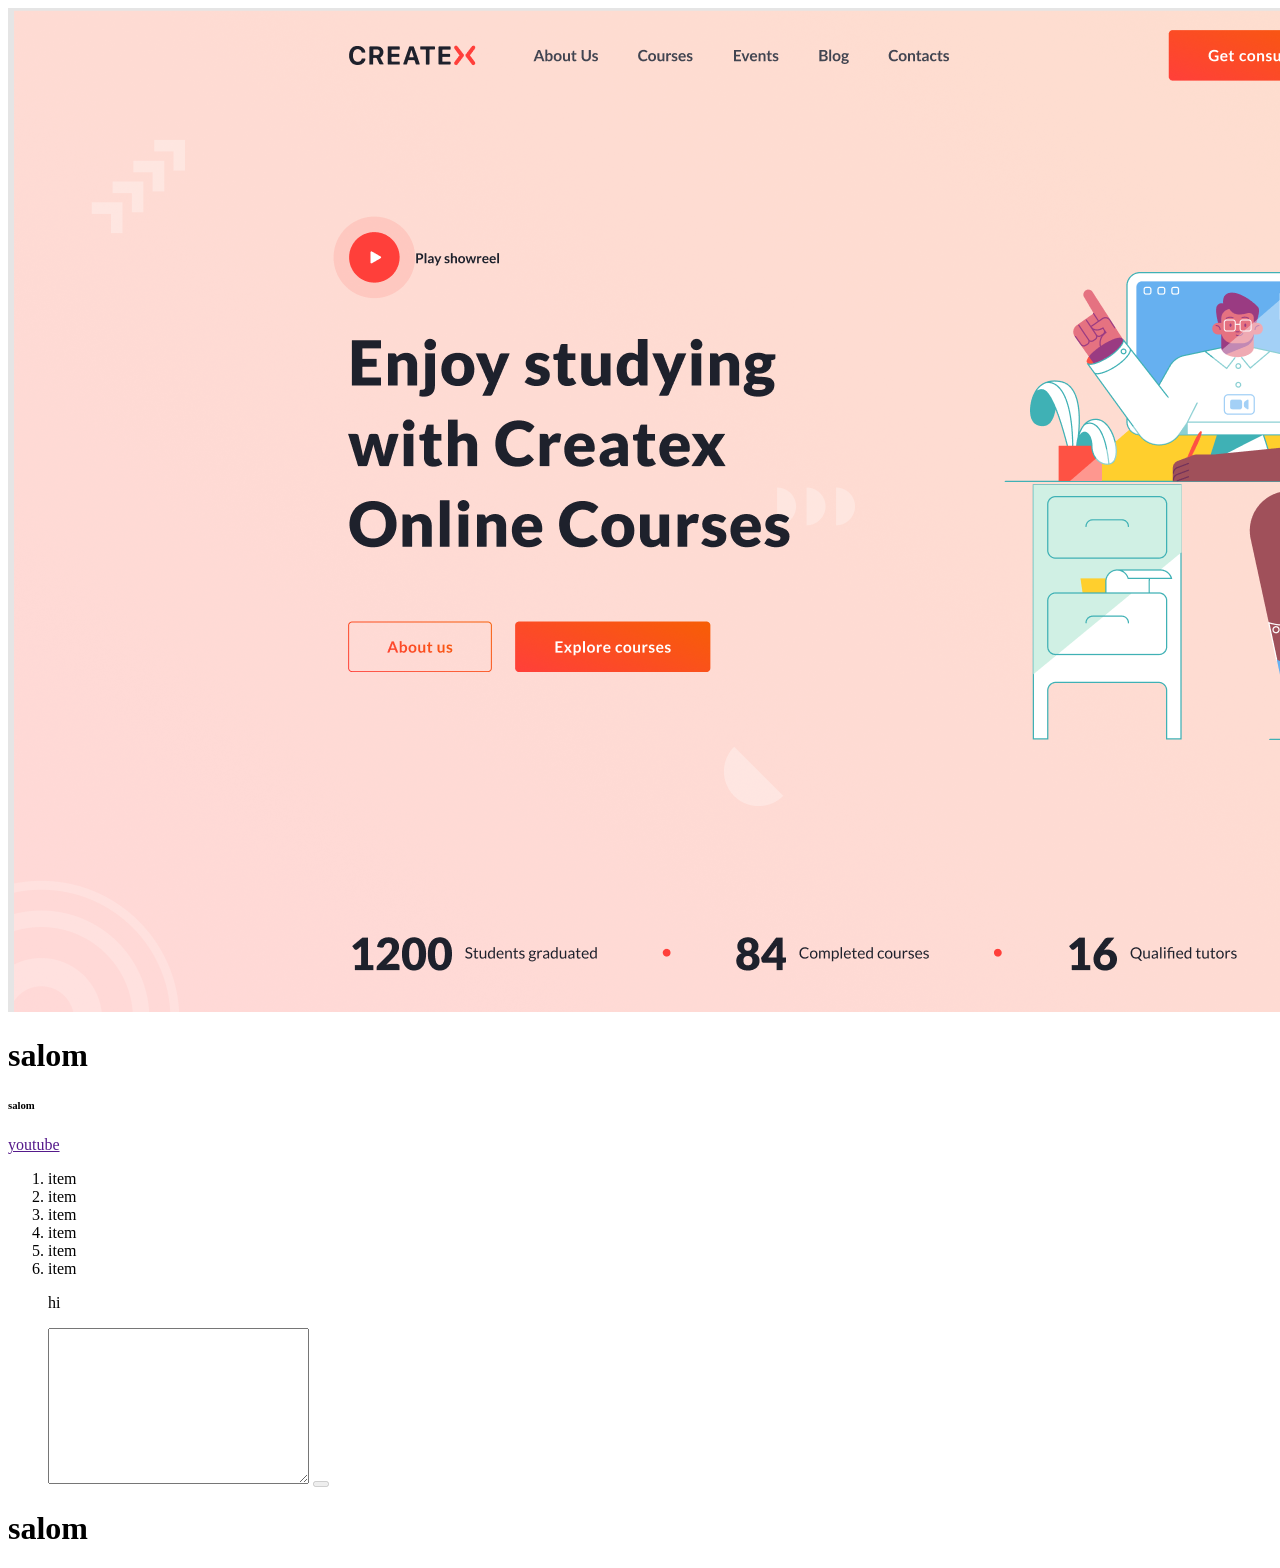
==== index.html @ f7cb3952 "Add files via upload" ====
<!DOCTYPE html>

<html lang="en">
<head>
    <meta charset="UTF-8">
    <meta name="viewport" content="width=device-width, initial-scale=1.0">
    <title>google</title>
</head>
<body>
    <img src="./1.png" alt="" sizes="" srcset="">
    <h1>salom</h1>
    <h6>salom</h6>
    <a href=>youtube</a>
    <ol>
        <li>item</li>
        <li>item</li>
        <li>item</li>
        <li>item</li>
        <li>item</li><li>item</li>
        <p>hi</p>
        <textarea name="bfd" id="999999999" cols="30" rows="10"></textarea>
        <button disabled="disabled"></button>
        
    </ol>
    <div>
        <h1>salom</h1>
        
    </div>  
    <script src="./script.js"></script>
</body>
</html>
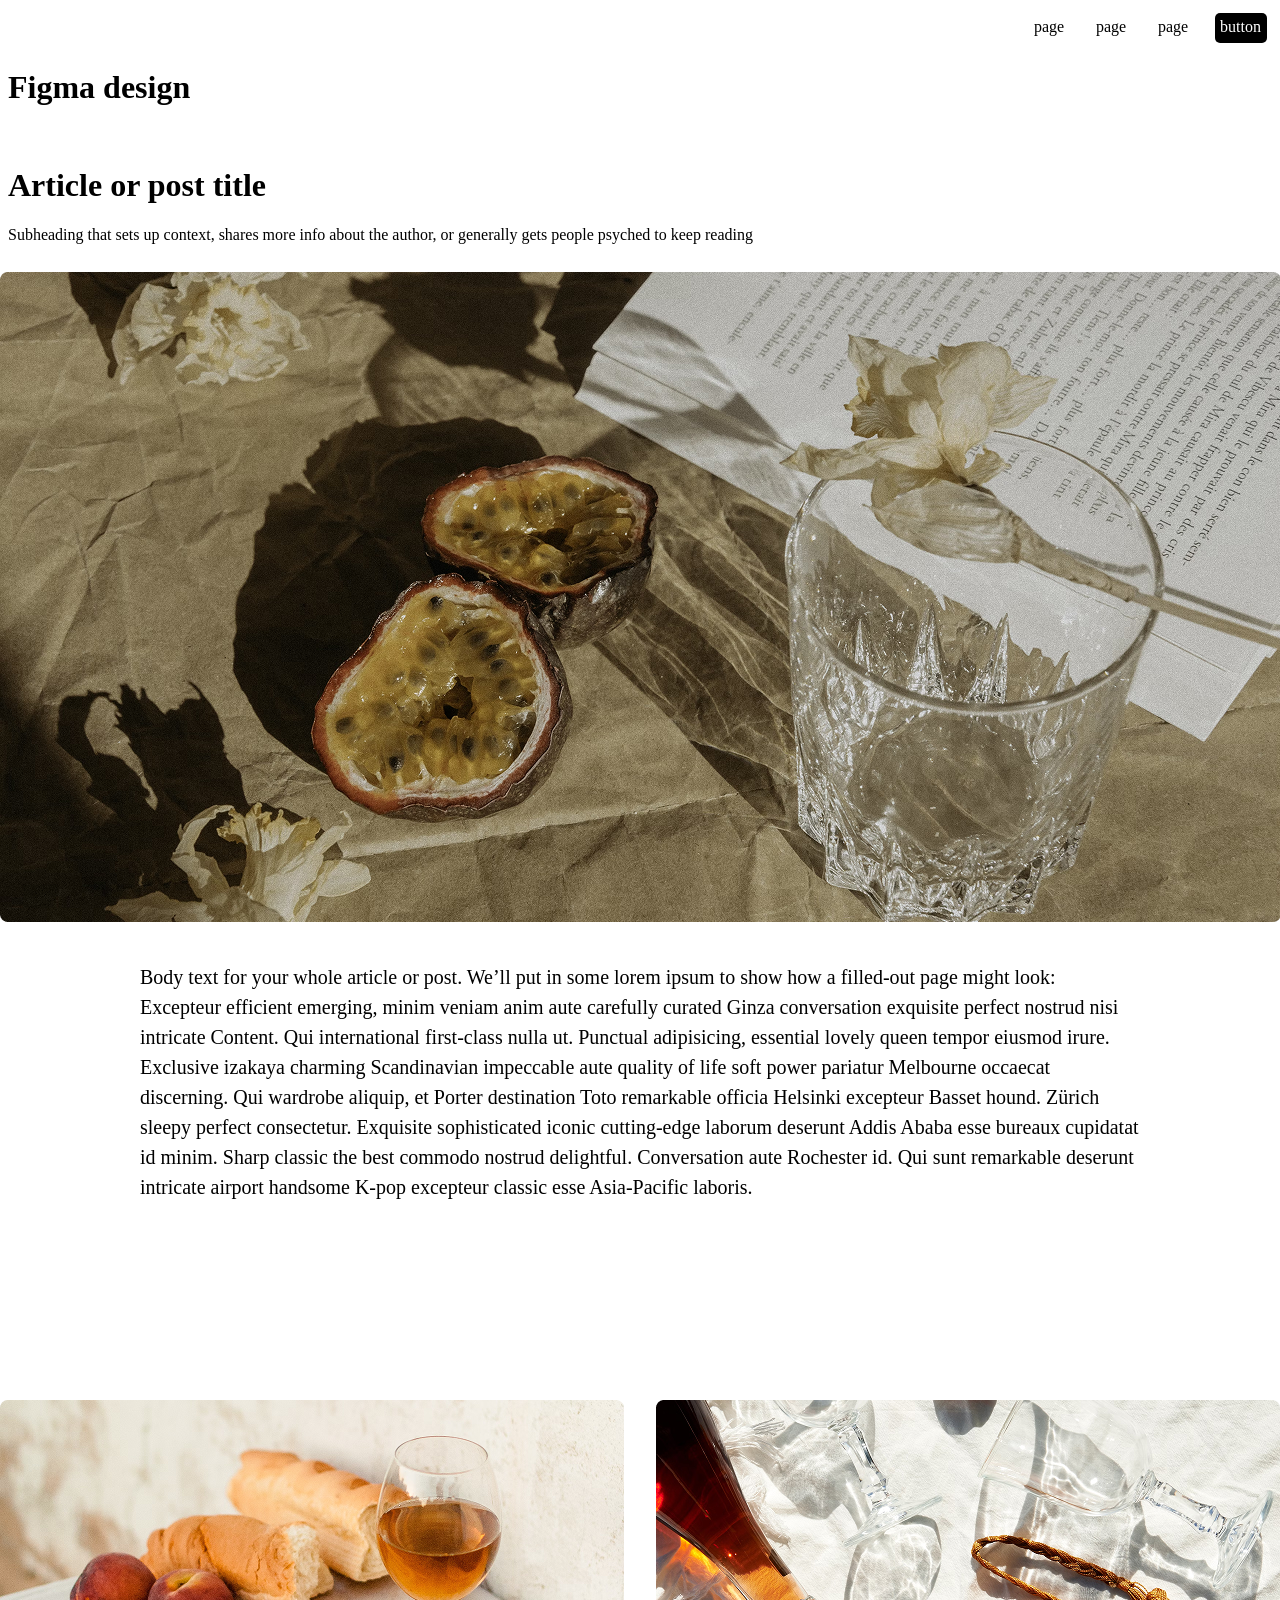
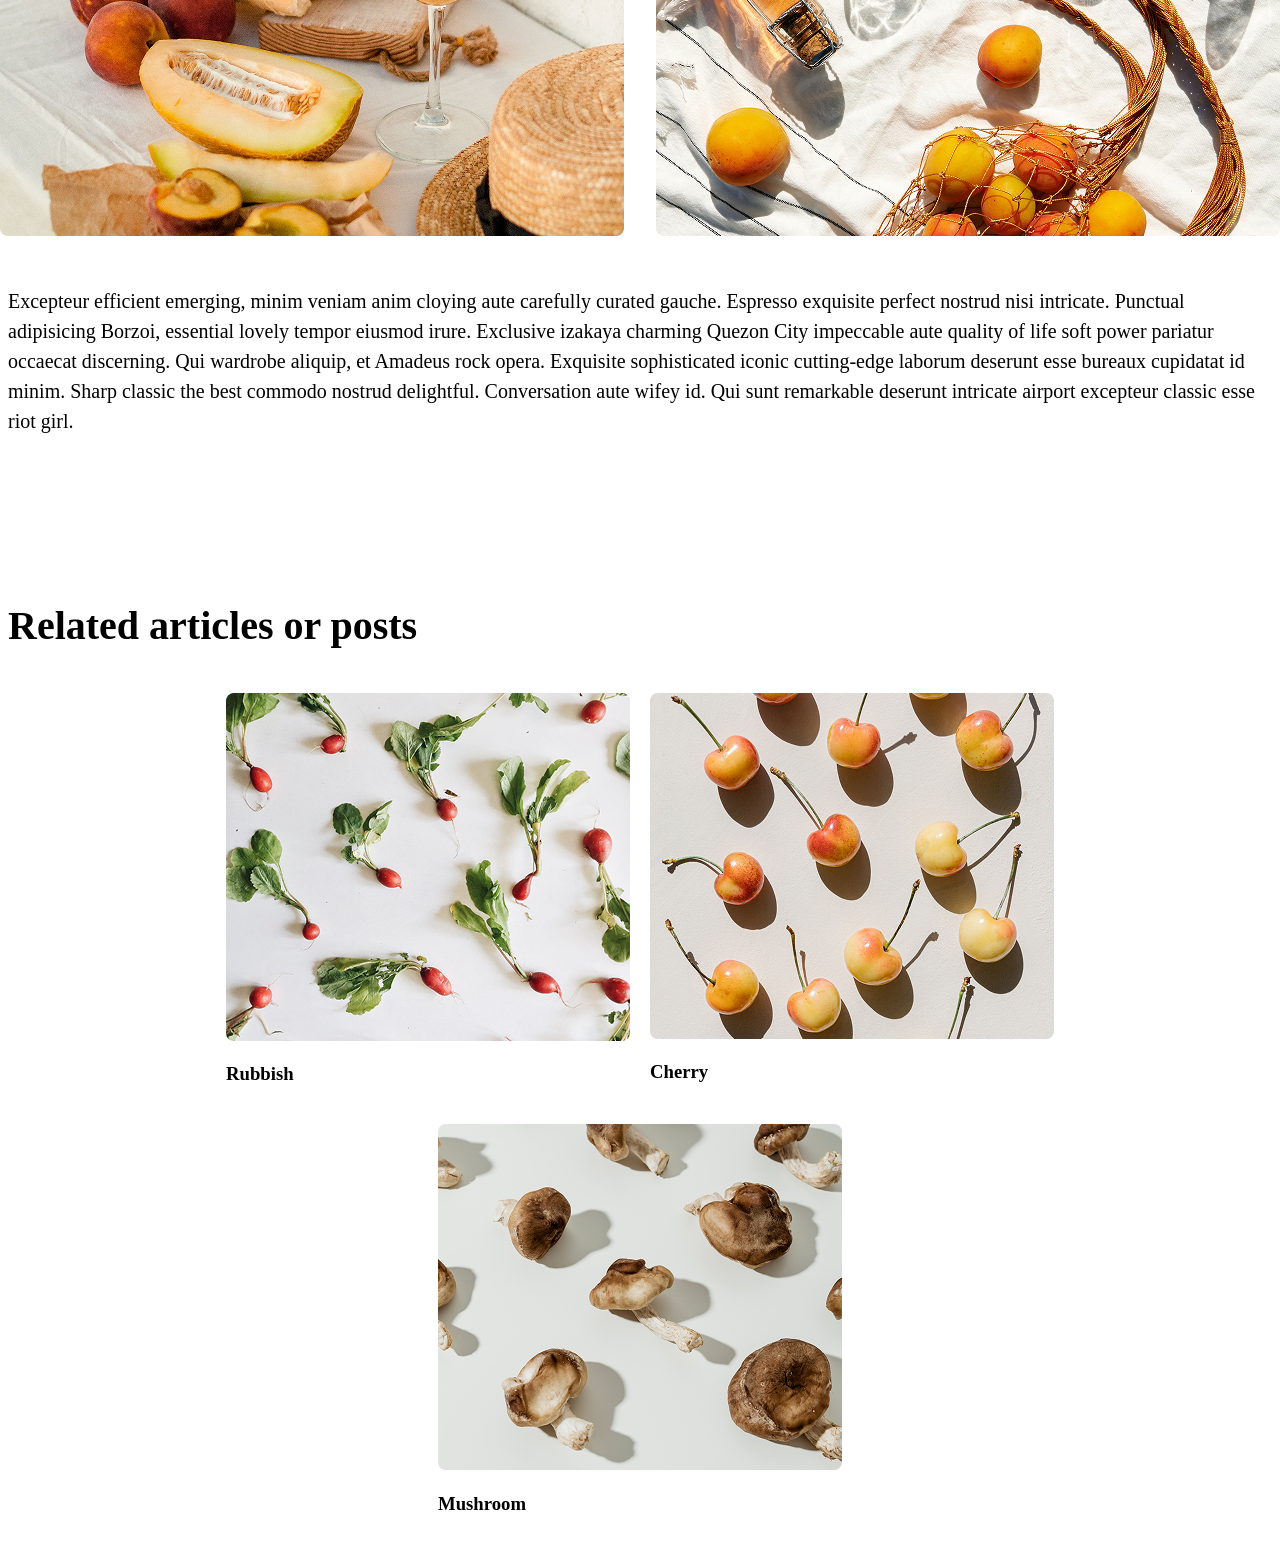
==== commit cc2b4408: "Add files via upload" ====
--- a/index.html
+++ b/index.html
@@ -1,31 +1,51 @@
 <!DOCTYPE html>
-
 <html lang="en">
 <head>
     <meta charset="UTF-8">
     <meta name="viewport" content="width=device-width, initial-scale=1.0">
-    <title>google</title>
+    <title>Document</title>
 </head>
+<link rel="stylesheet" href="./figma.css">
 <body>
-    <img src="./1.png" alt="" sizes="" srcset="">
-    <h1>salom</h1>
-    <h6>salom</h6>
-    <a href=>youtube</a>
-    <ol>
-        <li>item</li>
-        <li>item</li>
-        <li>item</li>
-        <li>item</li>
-        <li>item</li><li>item</li>
-        <p>hi</p>
-        <textarea name="bfd" id="999999999" cols="30" rows="10"></textarea>
-        <button disabled="disabled"></button>
+    <div class="novbar">
         
-    </ol>
-    <div>
-        <h1>salom</h1>
-        
-    </div>  
-    <script src="./script.js"></script>
+<a class="novbar_link" href="">page</a>
+      <a class="novbar_link" href="">page</a>
+      <a class="novbar_link" href="">page</a>
+      <a class="novbar_link active" href="">button</a>
+    
+    </div>
+
+    <h1>Figma design</h1><br>
+
+    <h1>Article or post title</h1>
+    Subheading that sets up context, shares more info about the author, or generally gets people psyched to keep reading<br><br>
+    
+   <div class="Figma-flex"> <img src="./figma.png" alt="" srcset=""><br></div>
+    <h3 class="text-content"><br>
+        Body text for your whole article or post. We’ll put in some lorem ipsum to show how a filled-out page might look:
+
+Excepteur efficient emerging, minim veniam anim aute carefully curated Ginza conversation exquisite perfect nostrud nisi intricate Content. Qui  international first-class nulla ut. Punctual adipisicing, essential lovely queen tempor eiusmod irure. Exclusive izakaya charming Scandinavian impeccable aute quality of life soft power pariatur Melbourne occaecat discerning. Qui wardrobe aliquip, et Porter destination Toto remarkable officia Helsinki excepteur Basset hound. Zürich sleepy perfect consectetur.
+
+Exquisite sophisticated iconic cutting-edge laborum deserunt Addis Ababa esse bureaux cupidatat id minim. Sharp classic the best commodo nostrud delightful. Conversation aute Rochester id. Qui sunt remarkable deserunt intricate airport handsome K-pop excepteur classic esse Asia-Pacific laboris.
+
+</h3><br>
+ <div class="Flex-Image"><img src="./Images.png" alt="" srcset=""></div>
+<h3 class="Figma-content"><br>
+    Excepteur efficient emerging, minim veniam anim cloying aute carefully curated gauche. Espresso exquisite perfect nostrud nisi intricate. Punctual adipisicing Borzoi, essential lovely tempor eiusmod irure. Exclusive izakaya charming Quezon City impeccable aute quality of life soft power pariatur occaecat discerning. Qui wardrobe aliquip, et Amadeus rock opera.
+
+Exquisite sophisticated iconic cutting-edge laborum deserunt esse bureaux cupidatat id minim. Sharp classic the best commodo nostrud delightful. Conversation aute wifey id. Qui sunt remarkable deserunt intricate airport excepteur classic esse riot girl.
+</h3><br>
+    <h3 class="FLEX">Related articles or posts</h3>
+    <div class="Flex-head">
+   <div class="rubbish"><img src="./Image (2).png" alt="" srcset="">
+  <h3>Rubbish</h3></div>
+    <div><img src="./Image (3).png" alt="" srcset="">
+    <h3> Cherry</h3></div>
+    <div class="Mushroom"><img src="./Image (4).png" alt="" srcset="">
+    <h3>Mushroom</h3></div>
+    </div>
+  
+    
 </body>
 </html>
--- a/figma.css
+++ b/figma.css
@@ -0,0 +1,297 @@
+.novbar{
+  display: flex;
+  
+  justify-content: flex-end; 
+}
+
+.novbar_link{
+  color: rgb(0, 0, 0);
+
+   height: 20px;
+   width: 42px;
+   padding: 5px;
+   margin: 5px;
+   border-radius: 5px;
+   text-decoration: none;
+   
+}
+
+
+.novbar_link.active{
+  background: #000;
+  color: #fff;
+}
+.text-content{
+  /* Paragraph */
+
+
+height: 450px;
+left: 20.76%;
+right: 20.76%;
+top: 1027px;
+max-width: 1000px;
+
+margin: 0 auto;
+font-family: 'Inter';
+font-style: normal;
+font-weight: 500;
+font-size: 20px;
+line-height: 150%;
+/* or 30px */
+
+color: #000000;
+
+
+}
+.Figma-content{
+  /* Paragraph */
+
+
+height: 270px;
+left: 20.76%;
+right: 20.76%;
+top: 2273px;
+
+/* Body text
+
+Text for body copy
+*/
+font-family: 'Inter';
+font-style: normal;
+font-weight: 500;
+font-size: 20px;
+line-height: 150%;
+/* or 30px */
+
+color: #000000;
+
+
+}
+.FLEX{
+  /* Related articles or posts */
+
+width: 625px;
+height: 44px;
+left: 80px;
+top: 2663px;
+
+/* Heading
+
+Headers for your page
+*/
+font-family: 'Inter';
+font-style: normal;
+font-weight: 600;
+font-size: 40px;
+line-height: 110%;
+/* identical to box height, or 44px */
+
+color: #000000;
+
+
+}
+ .Flex-cherry{
+  /* Card */
+
+/* Auto layout */
+display: flex;
+flex-direction: column;
+align-items: flex-start;
+padding: 0px;
+gap: 24px;
+
+width: 404px;
+height: 434px;
+
+
+/* Inside auto layout */
+flex: none;
+order: 1;
+flex-grow: 0;
+
+
+/* Image */
+
+width: 404px;
+height: 346px;
+
+background: url(Stocksy_txp226f62b2aNe300_Medium_4959394.jpg), #F7F7F7;
+border-radius: 8px;
+
+/* Inside auto layout */
+flex: none;
+order: 0;
+align-self: stretch;
+flex-grow: 1;
+
+
+/* Copy */
+
+/* Auto layout */
+display: flex;
+flex-direction: column;
+justify-content: center;
+align-items: flex-start;
+padding: 0px;
+gap: 4px;
+
+width: 404px;
+height: 64px;
+
+
+/* Inside auto layout */
+flex: none;
+order: 1;
+align-self: stretch;
+flex-grow: 0;
+
+
+/* Title */
+
+width: 404px;
+height: 30px;
+
+/* Body text
+
+Text for body copy
+*/
+font-family: 'Inter';
+font-style: normal;
+font-weight: 500;
+font-size: 20px;
+line-height: 150%;
+/* identical to box height, or 30px */
+
+color: #000000;
+
+
+/* Inside auto layout */
+flex: none;
+order: 0;
+align-self: stretch;
+flex-grow: 0;
+
+
+/* Author */
+
+width: 404px;
+height: 30px;
+
+/* Body text
+
+Text for body copy
+*/
+font-family: 'Inter';
+font-style: normal;
+font-weight: 500;
+font-size: 20px;
+line-height: 150%;
+/* identical to box height, or 30px */
+display: flex;
+align-items: center;
+
+color: #828282;
+
+
+/* Inside auto layout */
+flex: none;
+order: 1;
+align-self: stretch;
+flex-grow: 0;
+ }
+ .Flex-title{
+  /* Copy */
+
+/* Auto layout */
+display: flex;
+flex-direction: column;
+justify-content: center;
+align-items: flex-start;
+padding: 0px;
+gap: 4px;
+
+width: 404px;
+height: 64px;
+
+
+/* Inside auto layout */
+flex: none;
+order: 1;
+align-self: stretch;
+flex-grow: 0;
+
+
+/* Title */
+
+width: 404px;
+height: 30px;
+
+/* Body text
+
+Text for body copy
+*/
+font-family: 'Inter';
+font-style: normal;
+font-weight: 500;
+font-size: 20px;
+line-height: 150%;
+/* identical to box height, or 30px */
+
+color: #000000;
+
+
+/* Inside auto layout */
+flex: none;
+order: 0;
+align-self: stretch;
+flex-grow: 0;
+
+
+/* Author */
+
+width: 404px;
+height: 30px;
+
+/* Body text
+
+Text for body copy
+*/
+font-family: 'Inter';
+font-style: normal;
+font-weight: 500;
+font-size: 20px;
+line-height: 150%;
+/* identical to box height, or 30px */
+display: flex;
+align-items: center;
+
+color: #512c2c;
+
+
+/* Inside auto layout */
+flex: none;
+order: 1;
+align-self: stretch;
+flex-grow: 0;
+
+ }
+ .Flex-head{
+  display: flex;
+  justify-content: center;
+  margin: 5px;
+  padding: 5px;
+  gap: 20px;
+  flex-wrap: wrap;
+ }
+ .Figma-flex{
+   display: flex;
+  justify-content: center;
+  margin: 5px;
+  padding: 5px;
+
+ 
+ }
+ .Flex-Image{
+   display: flex;
+  justify-content: center;
+ }
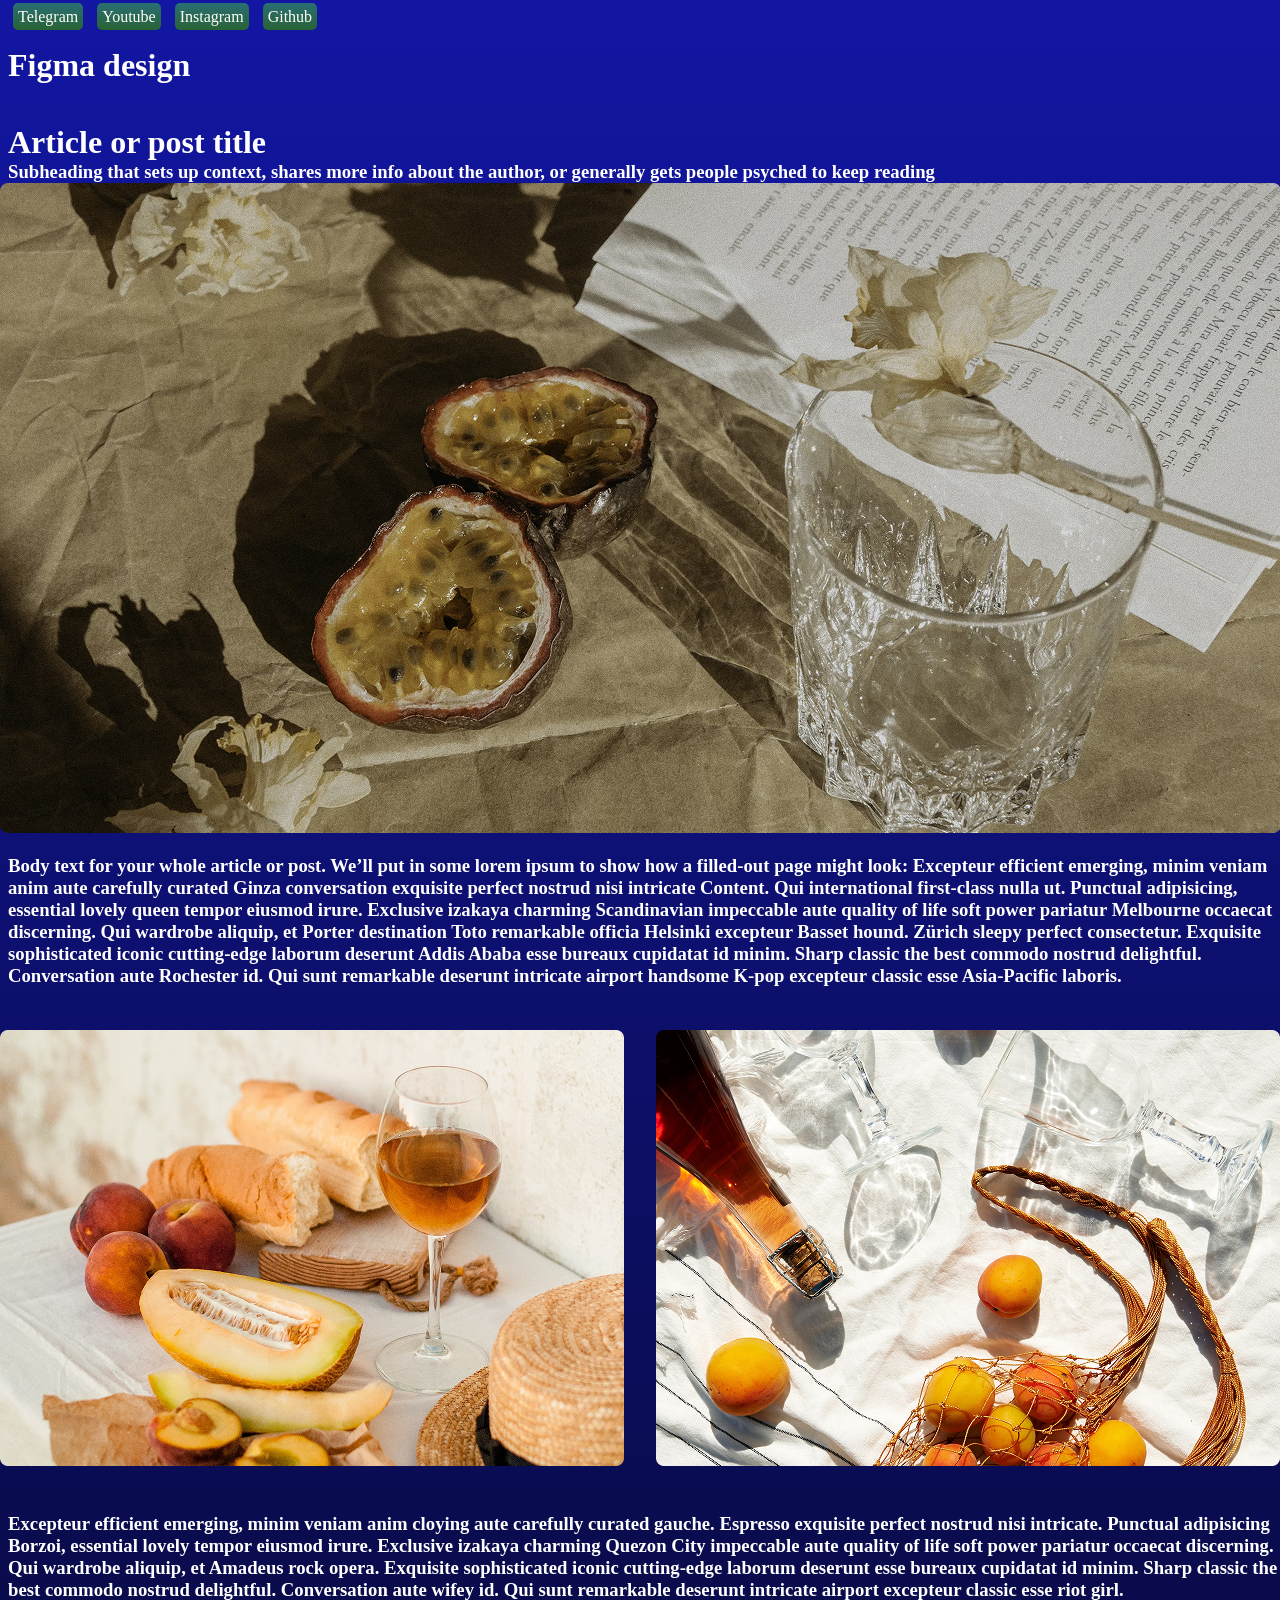
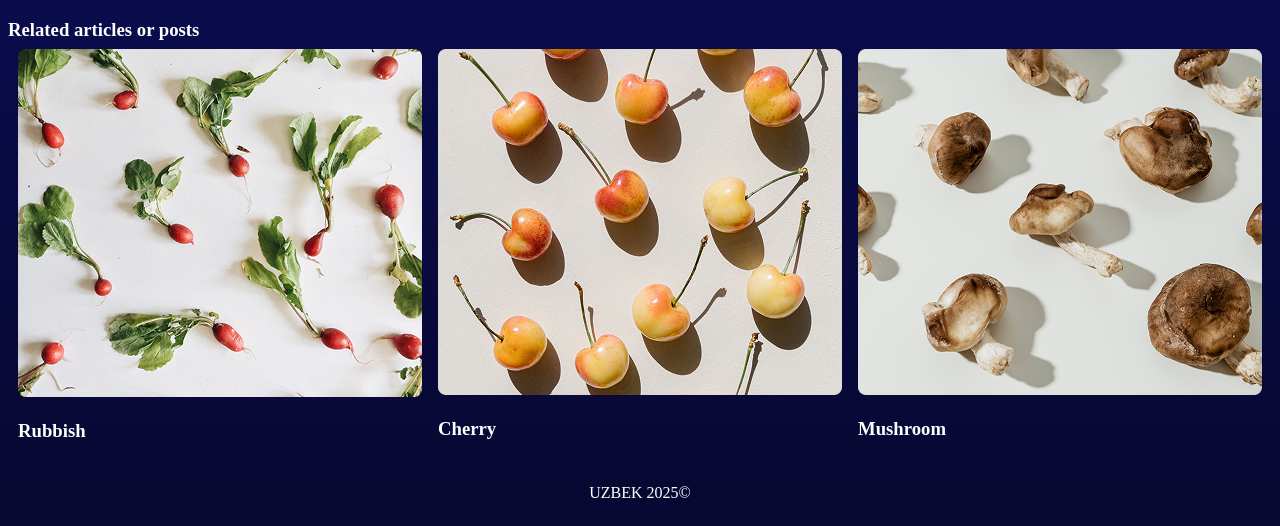
==== commit 3bdb9fb0: "Update index.html" ====
--- a/index.html
+++ b/index.html
@@ -9,17 +9,17 @@
 <body>
     <div class="novbar">
         
-<a class="novbar_link" href="">page</a>
-      <a class="novbar_link" href="">page</a>
-      <a class="novbar_link" href="">page</a>
-      <a class="novbar_link active" href="">button</a>
-    
+<a class="novbar_link" href="https://t.me/coder_english " target="_blank">Telegram</a>
+      <a class="novbar_link" href="https://www.youtube.com/@Coder_yt-s1f" target="_blank">Youtube</a>
+      <a class="novbar_link" href="https://www.instagram.com/jinwoo_o72/" target="_blank">Instagram</a>
+      <a class="novbar_link" href="https://github.com/Coder448-ops/project" target="_blank">Github</a>
+     
     </div>
 
-    <h1>Figma design</h1><br>
+    <h1 class="Figma">Figma design</h1><br>
 
-    <h1>Article or post title</h1>
-    Subheading that sets up context, shares more info about the author, or generally gets people psyched to keep reading<br><br>
+    <h1 class="Article">Article or post title</h1>
+    <h3 class="Subheading">Subheading that sets up context, shares more info about the author, or generally gets people psyched to keep reading</h3>
     
    <div class="Figma-flex"> <img src="./figma.png" alt="" srcset=""><br></div>
     <h3 class="text-content"><br>
@@ -40,12 +40,16 @@
     <div class="Flex-head">
    <div class="rubbish"><img src="./Image (2).png" alt="" srcset="">
   <h3>Rubbish</h3></div>
-    <div><img src="./Image (3).png" alt="" srcset="">
+    <div class="Cherry"><img src="./Image (3).png" alt="" srcset="">
     <h3> Cherry</h3></div>
     <div class="Mushroom"><img src="./Image (4).png" alt="" srcset="">
     <h3>Mushroom</h3></div>
+    <div class="Back"></div>
     </div>
+    <script src="./FIGMA.js"></script>
   
-    
+    <footer class="class">
+        <p>UZBEK 2025©</p>
+    </footer>
 </body>
-</html>+</html>
--- a/figma.css
+++ b/figma.css
@@ -1,14 +1,14 @@
-.novbar{
+\.novbar{
   display: flex;
   
   justify-content: flex-end; 
 }
 
 .novbar_link{
-  color: rgb(0, 0, 0);
-
+  color: rgb(255, 255, 255);
+  background-image: linear-gradient(to top, #286333 0%, #3cb05392 100%);
    height: 20px;
-   width: 42px;
+   width: 58px;
    padding: 5px;
    margin: 5px;
    border-radius: 5px;
@@ -16,282 +16,59 @@
    
 }
 
+.Flex-head{
+  display: flex;
+  flex-wrap: wrap;
+  justify-content: center;
+}
+.class{
+  display: flex;
+  justify-content: center;
+}
+.Flex-Image{
+   display: flex;
+  justify-content: center;
+  padding: 25px;
+}
+.Figma-flex{
+   display: flex;
+  justify-content: center;
+}
 
-.novbar_link.active{
-  background: #000;
-  color: #fff;
+.class{
+   display: flex;
+  justify-content: center;
+}
+.rubbish{
+  padding: 8px;
+}
+.Cherry{
+ padding: 8px;  
+}
+.Mushroom{
+   padding: 8px;
+}
+.Figma-content{
+  width: 1300px;
+  margin: 0 auto;
+}
+.FLEX{
+    width: 1300px;
+  margin: 0 auto;
 }
 .text-content{
-  /* Paragraph */
-
-
-height: 450px;
-left: 20.76%;
-right: 20.76%;
-top: 1027px;
-max-width: 1000px;
-
-margin: 0 auto;
-font-family: 'Inter';
-font-style: normal;
-font-weight: 500;
-font-size: 20px;
-line-height: 150%;
-/* or 30px */
-
-color: #000000;
-
-
+    width: 1300px;
+  margin: 0 auto;
 }
-.Figma-content{
-  /* Paragraph */
-
-
-height: 270px;
-left: 20.76%;
-right: 20.76%;
-top: 2273px;
-
-/* Body text
-
-Text for body copy
-*/
-font-family: 'Inter';
-font-style: normal;
-font-weight: 500;
-font-size: 20px;
-line-height: 150%;
-/* or 30px */
-
-color: #000000;
-
-
+.Subheading{
+  width: 1277px;
+  margin: 0 auto;
 }
-.FLEX{
-  /* Related articles or posts */
-
-width: 625px;
-height: 44px;
-left: 80px;
-top: 2663px;
-
-/* Heading
-
-Headers for your page
-*/
-font-family: 'Inter';
-font-style: normal;
-font-weight: 600;
-font-size: 40px;
-line-height: 110%;
-/* identical to box height, or 44px */
-
-color: #000000;
-
-
+.Article{
+  width: 1277px;
+  margin: 0 auto;
 }
- .Flex-cherry{
-  /* Card */
-
-/* Auto layout */
-display: flex;
-flex-direction: column;
-align-items: flex-start;
-padding: 0px;
-gap: 24px;
-
-width: 404px;
-height: 434px;
-
-
-/* Inside auto layout */
-flex: none;
-order: 1;
-flex-grow: 0;
-
-
-/* Image */
-
-width: 404px;
-height: 346px;
-
-background: url(Stocksy_txp226f62b2aNe300_Medium_4959394.jpg), #F7F7F7;
-border-radius: 8px;
-
-/* Inside auto layout */
-flex: none;
-order: 0;
-align-self: stretch;
-flex-grow: 1;
-
-
-/* Copy */
-
-/* Auto layout */
-display: flex;
-flex-direction: column;
-justify-content: center;
-align-items: flex-start;
-padding: 0px;
-gap: 4px;
-
-width: 404px;
-height: 64px;
-
-
-/* Inside auto layout */
-flex: none;
-order: 1;
-align-self: stretch;
-flex-grow: 0;
-
-
-/* Title */
-
-width: 404px;
-height: 30px;
-
-/* Body text
-
-Text for body copy
-*/
-font-family: 'Inter';
-font-style: normal;
-font-weight: 500;
-font-size: 20px;
-line-height: 150%;
-/* identical to box height, or 30px */
-
-color: #000000;
-
-
-/* Inside auto layout */
-flex: none;
-order: 0;
-align-self: stretch;
-flex-grow: 0;
-
-
-/* Author */
-
-width: 404px;
-height: 30px;
-
-/* Body text
-
-Text for body copy
-*/
-font-family: 'Inter';
-font-style: normal;
-font-weight: 500;
-font-size: 20px;
-line-height: 150%;
-/* identical to box height, or 30px */
-display: flex;
-align-items: center;
-
-color: #828282;
-
-
-/* Inside auto layout */
-flex: none;
-order: 1;
-align-self: stretch;
-flex-grow: 0;
- }
- .Flex-title{
-  /* Copy */
-
-/* Auto layout */
-display: flex;
-flex-direction: column;
-justify-content: center;
-align-items: flex-start;
-padding: 0px;
-gap: 4px;
-
-width: 404px;
-height: 64px;
-
-
-/* Inside auto layout */
-flex: none;
-order: 1;
-align-self: stretch;
-flex-grow: 0;
-
-
-/* Title */
-
-width: 404px;
-height: 30px;
-
-/* Body text
-
-Text for body copy
-*/
-font-family: 'Inter';
-font-style: normal;
-font-weight: 500;
-font-size: 20px;
-line-height: 150%;
-/* identical to box height, or 30px */
-
-color: #000000;
-
-
-/* Inside auto layout */
-flex: none;
-order: 0;
-align-self: stretch;
-flex-grow: 0;
-
-
-/* Author */
-
-width: 404px;
-height: 30px;
-
-/* Body text
-
-Text for body copy
-*/
-font-family: 'Inter';
-font-style: normal;
-font-weight: 500;
-font-size: 20px;
-line-height: 150%;
-/* identical to box height, or 30px */
-display: flex;
-align-items: center;
-
-color: #512c2c;
-
-
-/* Inside auto layout */
-flex: none;
-order: 1;
-align-self: stretch;
-flex-grow: 0;
-
- }
- .Flex-head{
-  display: flex;
-  justify-content: center;
-  margin: 5px;
-  padding: 5px;
-  gap: 20px;
-  flex-wrap: wrap;
- }
- .Figma-flex{
-   display: flex;
-  justify-content: center;
-  margin: 5px;
-  padding: 5px;
-
- 
- }
- .Flex-Image{
-   display: flex;
-  justify-content: center;
- }+body{
+  color: #fff;
+background-image: linear-gradient(to top, #070830 0%, #1216a2 100%);
+}
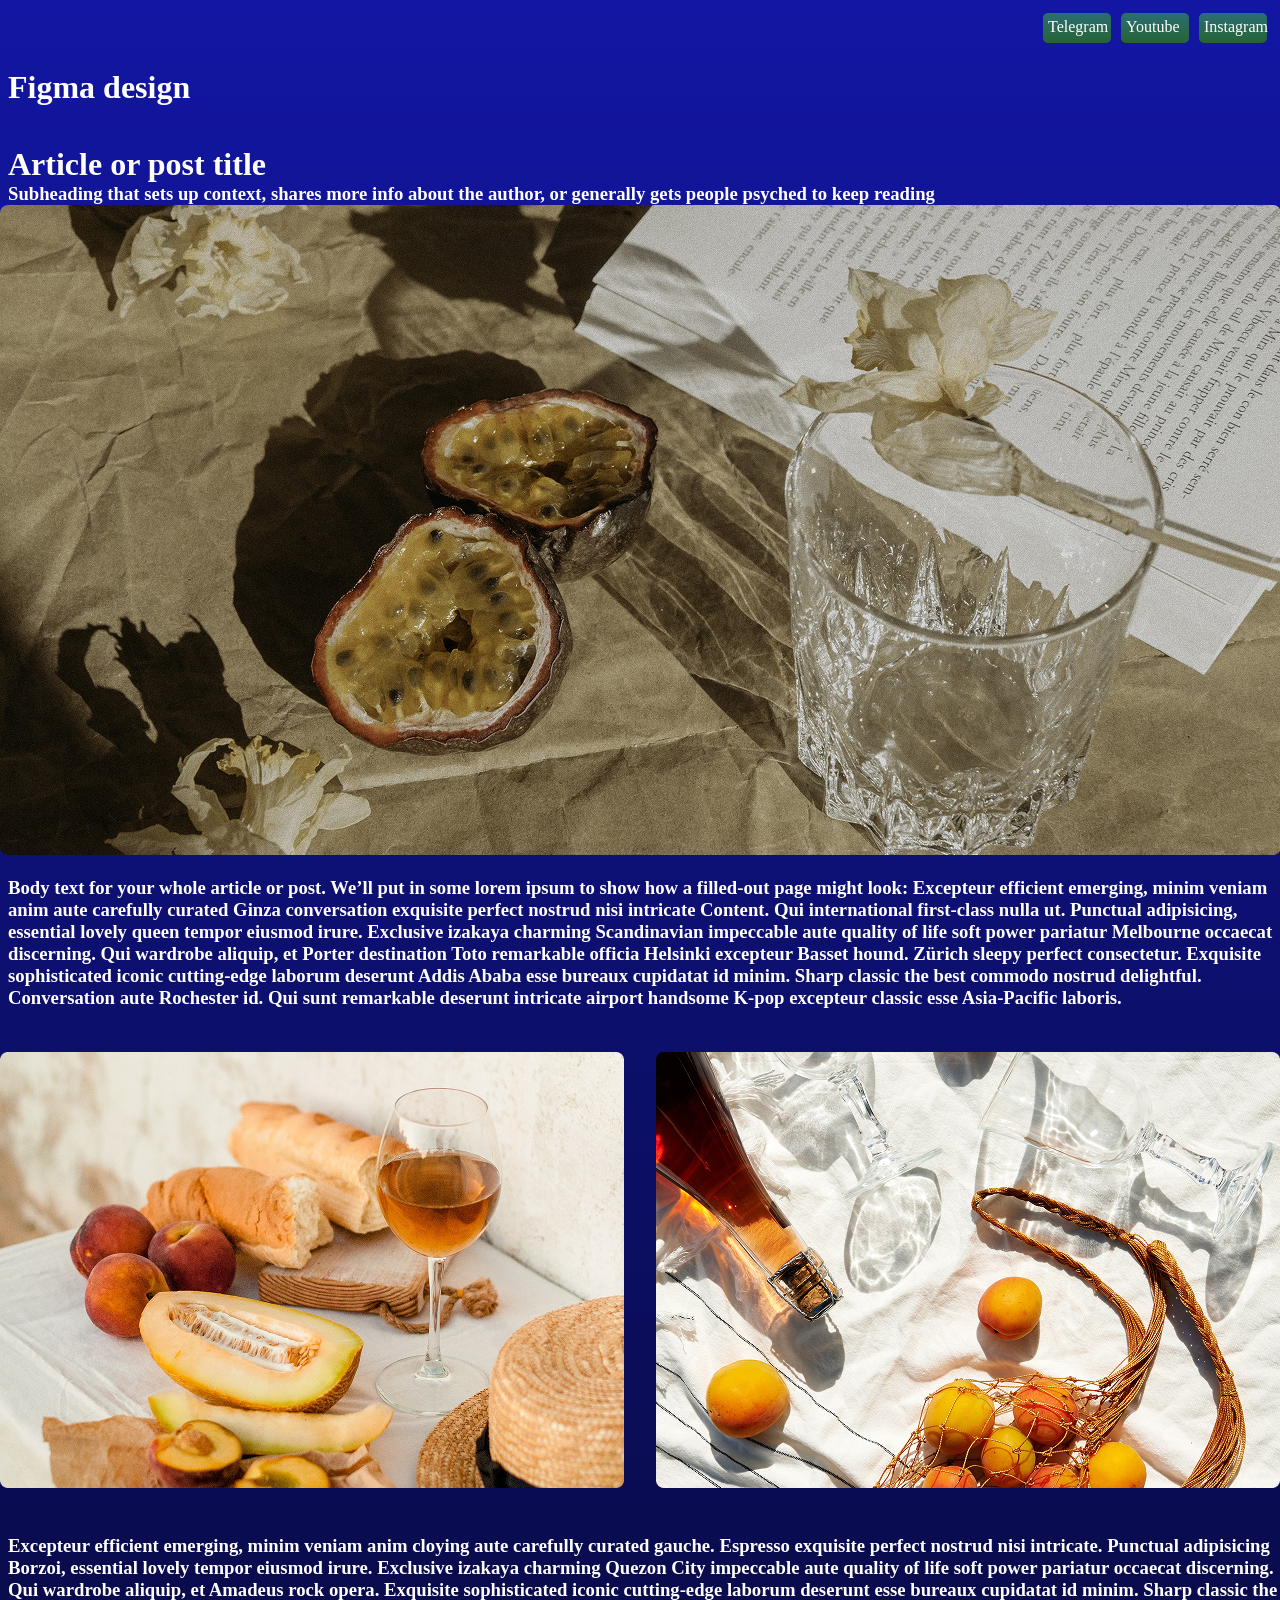
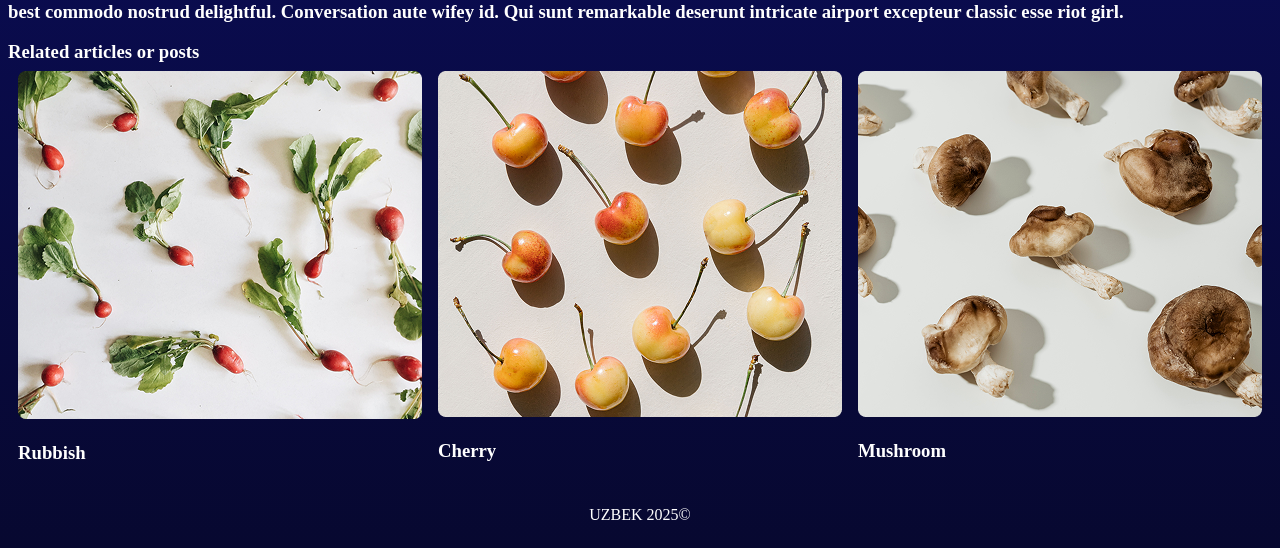
==== commit 015e2c43: "Update index.html" ====
--- a/index.html
+++ b/index.html
@@ -12,7 +12,6 @@
 <a class="novbar_link" href="https://t.me/coder_english " target="_blank">Telegram</a>
       <a class="novbar_link" href="https://www.youtube.com/@Coder_yt-s1f" target="_blank">Youtube</a>
       <a class="novbar_link" href="https://www.instagram.com/jinwoo_o72/" target="_blank">Instagram</a>
-      <a class="novbar_link" href="https://github.com/Coder448-ops/project" target="_blank">Github</a>
      
     </div>
 
@@ -53,3 +52,4 @@
     </footer>
 </body>
 </html>
+
--- a/figma.css
+++ b/figma.css
@@ -1,4 +1,4 @@
-\.novbar{
+.novbar{
   display: flex;
   
   justify-content: flex-end; 
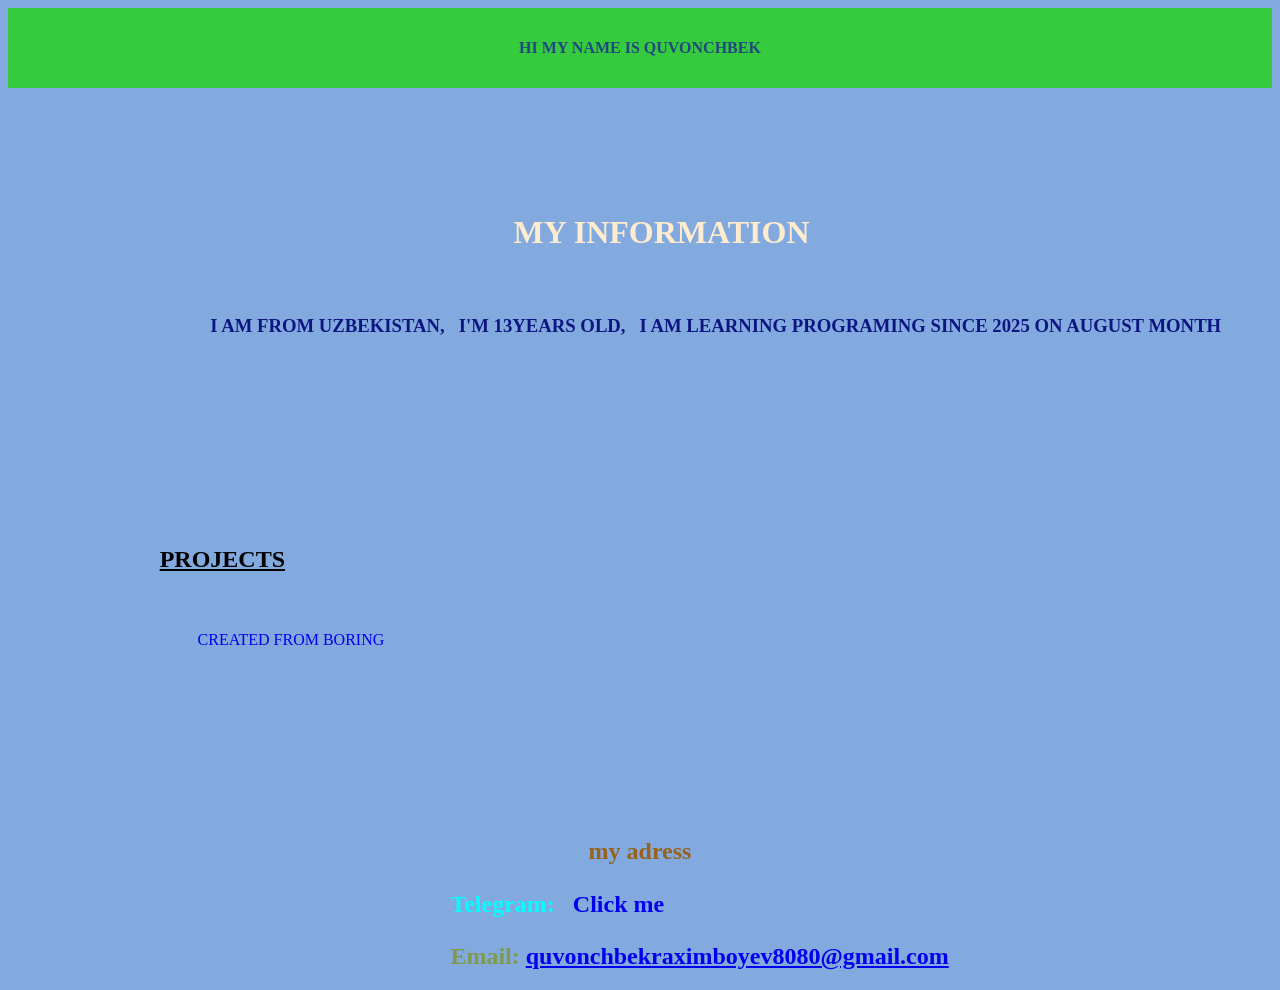
==== commit 7e086c7c: "Add files via upload" ====
--- a/index.html
+++ b/index.html
@@ -3,53 +3,96 @@
 <head>
     <meta charset="UTF-8">
     <meta name="viewport" content="width=device-width, initial-scale=1.0">
-    <title>Document</title>
+    <title>my portfolio</title>
+    <style>
+        header{
+            display: flex;
+            background-color: rgb(54, 202, 62);
+            color: rgb(32, 74, 126);
+
+        }
+        body{
+            background-color:rgba(56, 120, 204, 0.625) ;
+        }
+        .Language:hover{
+            background-color: aqua;
+            transition: 0.3s;
+            animation: normal 3s;
+
+            
+        }
+        .portfolio2{
+        justify-content: center;
+        align-items: center;
+        height: 80px;
+        
+        }
+        .p{
+            display: flex;
+           margin-left: 12%;
+           margin-top: 15%;
+           width: fit-content;
+           height: fit-content;
+           text-decoration: underline;
+           text-shadow: 10px 2px 15px 6px red;
+        }
+        .class{
+         display: flex;
+         text-underline-offset: initial;
+         text-decoration: none;
+         margin-left: 15%;
+         margin-top: 3%;
+        }
+        .class:hover{
+            background-color: whitesmoke;
+            width: fit-content;
+        }
+        .m1{
+         margin-top: 10%;
+         margin-left: 40%;
+         color: blanchedalmond;
+        }
+        h3{
+            margin-left: 16%;
+            margin-top: 5%;
+             color: rgb(13, 22, 128);
+        }
+        .a2{
+            display: flex;
+            justify-content: center;
+            align-items: center;
+            margin-top: 15%;
+            color: rgb(151, 98, 29);
+        }
+        .t2{
+            color: aqua;
+            margin-left: 35%;
+            margin-top: 2%;
+        }
+        .xlass{
+            text-decoration: none;
+        }
+        .t{
+            margin-left: 35%;
+            margin-top: 2%;
+            color: rgba(127, 149, 28, 0.752);
+        }
+    </style>
 </head>
-<link rel="stylesheet" href="./figma.css">
 <body>
-    <div class="novbar">
+    <header class="portfolio2"><strong>HI MY NAME IS QUVONCHBEK</strong></header>
+    <h1 class="m1">MY INFORMATION</h1>
+    <h3>I AM FROM UZBEKISTAN,   I'M 13YEARS OLD,   I AM LEARNING PROGRAMING SINCE 2025 ON AUGUST MONTH</h3>
+    <main>
+    <section>
+        <article class="p"> <h2>PROJECTS</h2></article>
+        <article><a href="https://folder23.netlify.app/" class="class" target="_blank">CREATED FROM BORING</a></article>
         
-<a class="novbar_link" href="https://t.me/coder_english " target="_blank">Telegram</a>
-      <a class="novbar_link" href="https://www.youtube.com/@Coder_yt-s1f" target="_blank">Youtube</a>
-      <a class="novbar_link" href="https://www.instagram.com/jinwoo_o72/" target="_blank">Instagram</a>
-     
-    </div>
+    </section>
+    </main>
 
-    <h1 class="Figma">Figma design</h1><br>
-
-    <h1 class="Article">Article or post title</h1>
-    <h3 class="Subheading">Subheading that sets up context, shares more info about the author, or generally gets people psyched to keep reading</h3>
-    
-   <div class="Figma-flex"> <img src="./figma.png" alt="" srcset=""><br></div>
-    <h3 class="text-content"><br>
-        Body text for your whole article or post. We’ll put in some lorem ipsum to show how a filled-out page might look:
-
-Excepteur efficient emerging, minim veniam anim aute carefully curated Ginza conversation exquisite perfect nostrud nisi intricate Content. Qui  international first-class nulla ut. Punctual adipisicing, essential lovely queen tempor eiusmod irure. Exclusive izakaya charming Scandinavian impeccable aute quality of life soft power pariatur Melbourne occaecat discerning. Qui wardrobe aliquip, et Porter destination Toto remarkable officia Helsinki excepteur Basset hound. Zürich sleepy perfect consectetur.
-
-Exquisite sophisticated iconic cutting-edge laborum deserunt Addis Ababa esse bureaux cupidatat id minim. Sharp classic the best commodo nostrud delightful. Conversation aute Rochester id. Qui sunt remarkable deserunt intricate airport handsome K-pop excepteur classic esse Asia-Pacific laboris.
-
-</h3><br>
- <div class="Flex-Image"><img src="./Images.png" alt="" srcset=""></div>
-<h3 class="Figma-content"><br>
-    Excepteur efficient emerging, minim veniam anim cloying aute carefully curated gauche. Espresso exquisite perfect nostrud nisi intricate. Punctual adipisicing Borzoi, essential lovely tempor eiusmod irure. Exclusive izakaya charming Quezon City impeccable aute quality of life soft power pariatur occaecat discerning. Qui wardrobe aliquip, et Amadeus rock opera.
-
-Exquisite sophisticated iconic cutting-edge laborum deserunt esse bureaux cupidatat id minim. Sharp classic the best commodo nostrud delightful. Conversation aute wifey id. Qui sunt remarkable deserunt intricate airport excepteur classic esse riot girl.
-</h3><br>
-    <h3 class="FLEX">Related articles or posts</h3>
-    <div class="Flex-head">
-   <div class="rubbish"><img src="./Image (2).png" alt="" srcset="">
-  <h3>Rubbish</h3></div>
-    <div class="Cherry"><img src="./Image (3).png" alt="" srcset="">
-    <h3> Cherry</h3></div>
-    <div class="Mushroom"><img src="./Image (4).png" alt="" srcset="">
-    <h3>Mushroom</h3></div>
-    <div class="Back"></div>
-    </div>
-    <script src="./FIGMA.js"></script>
-  
-    <footer class="class">
-        <p>UZBEK 2025©</p>
-    </footer>
+    <h2 class="a2"> my adress</h2>
+    <h2 class="t2"> Telegram: <a class="xlass" href="https://t.me/coder_english">  Click me</a></h2>
+    <h2 class="t"> Email: <a href="mailto:quvonchbekraximboyev8080@gmail.com">quvonchbekraximboyev8080@gmail.com</a></h2>
 </body>
-</html>
-
+</html>
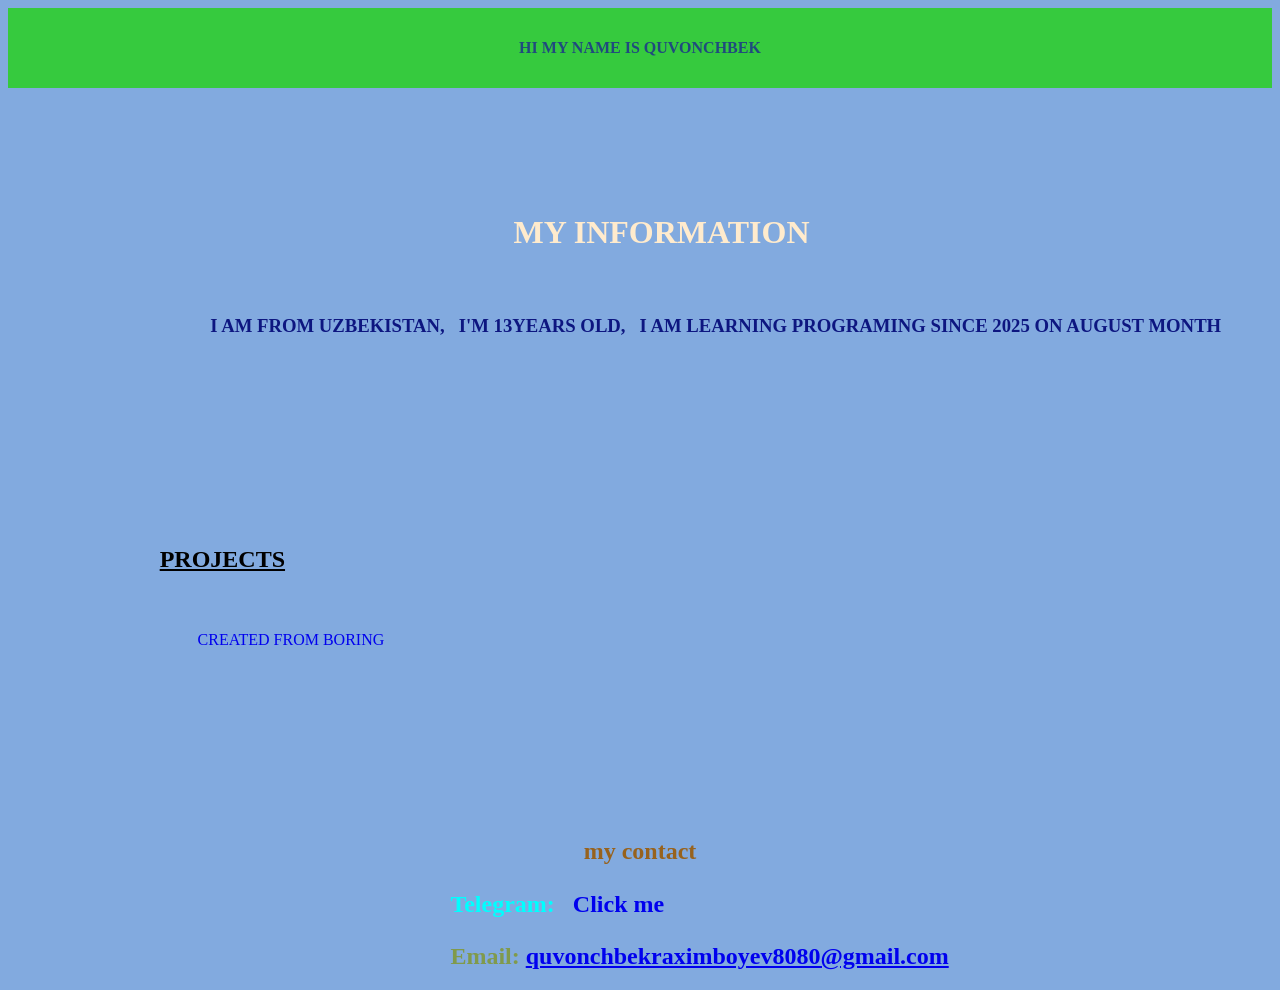
==== commit fa95192f: "Revise contact section and improve formatting Updated contact information and fixed formatting issue" ====
--- a/index.html
+++ b/index.html
@@ -91,8 +91,9 @@
     </section>
     </main>
 
-    <h2 class="a2"> my adress</h2>
+    <h2 class="a2"> my contact</h2>
     <h2 class="t2"> Telegram: <a class="xlass" href="https://t.me/coder_english">  Click me</a></h2>
     <h2 class="t"> Email: <a href="mailto:quvonchbekraximboyev8080@gmail.com">quvonchbekraximboyev8080@gmail.com</a></h2>
 </body>
-</html>+
+</html>
